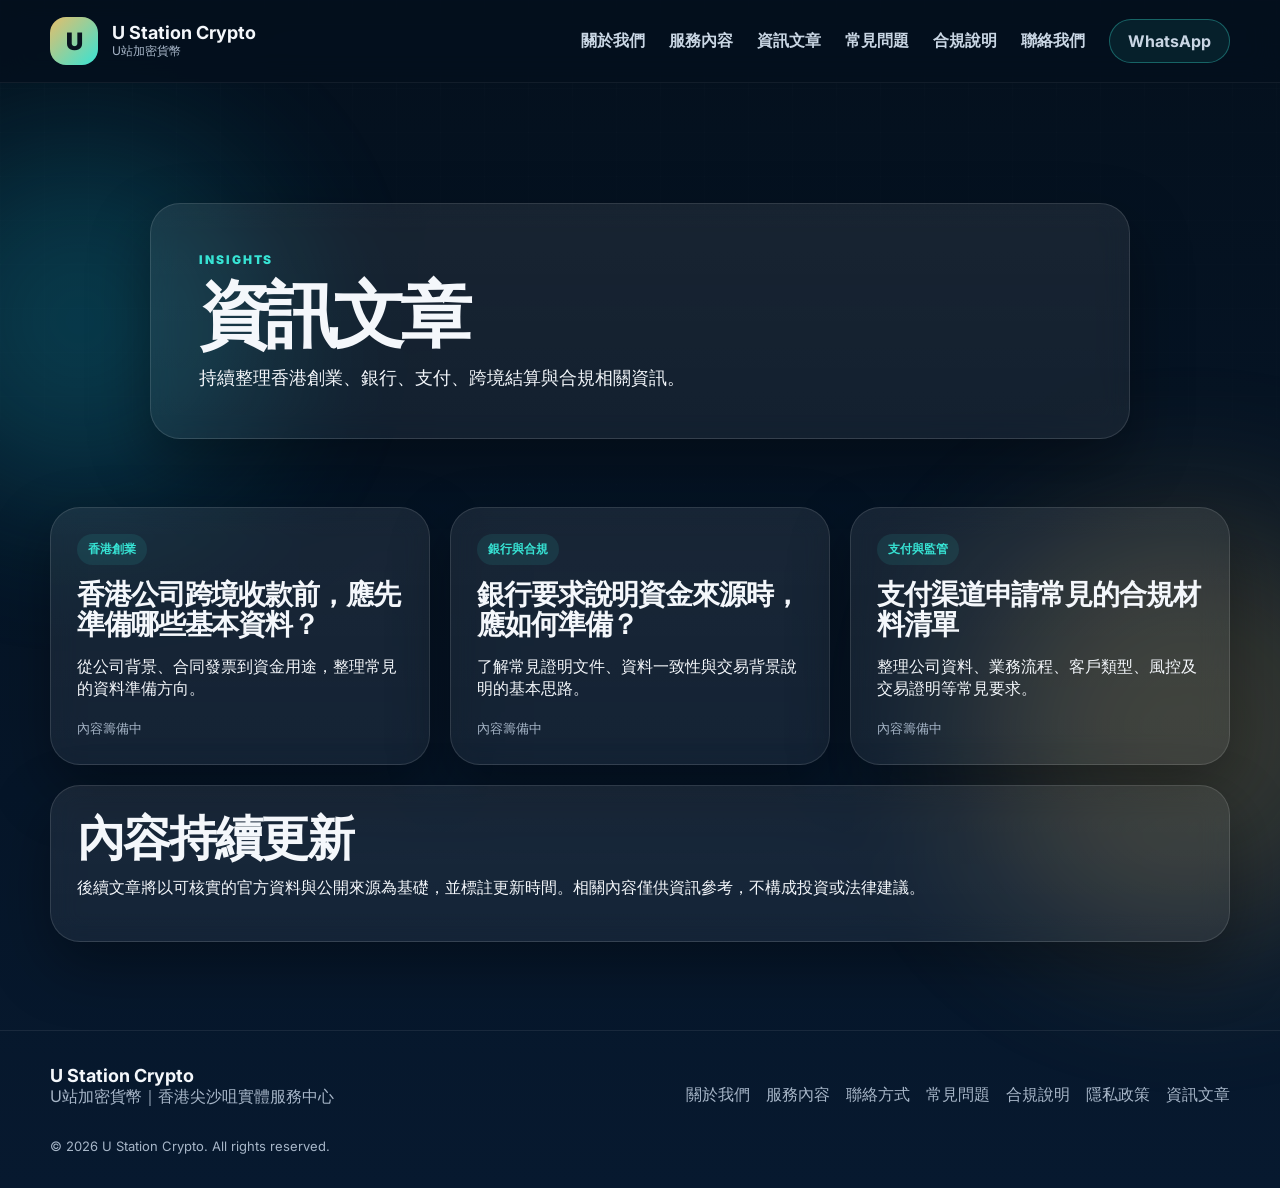
==== blog/index.html @ b82ee78e "Add files via upload" ====
<!DOCTYPE html>
<html lang="zh-Hant">
<head>
  <meta charset="UTF-8" />
  <meta name="viewport" content="width=device-width, initial-scale=1.0" />
  <meta name="description" content="U Station Crypto 分享香港創業、銀行、支付、跨境結算與合規資訊。" />
  <title>資訊文章｜U Station Crypto</title>
  <link rel="preconnect" href="https://fonts.googleapis.com">
  <link rel="preconnect" href="https://fonts.gstatic.com" crossorigin>
  <link href="https://fonts.googleapis.com/css2?family=Inter:wght@400;500;600;700;800;900&display=swap" rel="stylesheet">
  <link rel="stylesheet" href="../style.css" />
</head>
<body>
  <div class="bg-orb orb-a"></div><div class="bg-orb orb-b"></div><div class="bg-grid"></div>
  <header class="site-header">
    <div class="container nav-row">
      <a class="brand" href="../index.html">
        <span class="brand-mark">U</span>
        <span class="brand-text"><strong>U Station Crypto</strong><small>U站加密貨幣</small></span>
      </a>
      <button class="nav-toggle" aria-label="Open menu" aria-expanded="false">☰</button>
      <nav class="main-nav">
        <a href="../about.html">關於我們</a>
        <a href="../services.html">服務內容</a>
        <a href="../blog/">資訊文章</a>
        <a href="../faq.html">常見問題</a>
        <a href="../compliance.html">合規說明</a>
        <a href="../contact.html">聯絡我們</a>
        <a class="nav-btn" href="https://wa.me/85256332668" target="_blank" rel="noopener">WhatsApp</a>
      </nav>
    </div>
  </header>
  <main>
    <section class="page-hero section">
      <div class="container page-hero-inner glass-card">
        <p class="eyebrow">Insights</p>
        <h1>資訊文章</h1>
        <p class="page-lead">持續整理香港創業、銀行、支付、跨境結算與合規相關資訊。</p>
      </div>
    </section>
    <section class="section compact-section"><div class="container blog-grid">
<article class="glass-card blog-card"><span class="blog-tag">香港創業</span><h2>香港公司跨境收款前，應先準備哪些基本資料？</h2><p>從公司背景、合同發票到資金用途，整理常見的資料準備方向。</p><span class="blog-meta">內容籌備中</span></article>
<article class="glass-card blog-card"><span class="blog-tag">銀行與合規</span><h2>銀行要求說明資金來源時，應如何準備？</h2><p>了解常見證明文件、資料一致性與交易背景說明的基本思路。</p><span class="blog-meta">內容籌備中</span></article>
<article class="glass-card blog-card"><span class="blog-tag">支付與監管</span><h2>支付渠道申請常見的合規材料清單</h2><p>整理公司資料、業務流程、客戶類型、風控及交易證明等常見要求。</p><span class="blog-meta">內容籌備中</span></article>
<div class="glass-card blog-note"><h2>內容持續更新</h2><p>後續文章將以可核實的官方資料與公開來源為基礎，並標註更新時間。相關內容僅供資訊參考，不構成投資或法律建議。</p></div>
</div></section>
  </main>
  <footer class="site-footer">
    <div class="container footer-row">
      <div><strong>U Station Crypto</strong><p>U站加密貨幣｜香港尖沙咀實體服務中心</p></div>
      <div class="footer-links">
        <a href="../about.html">關於我們</a><a href="../services.html">服務內容</a><a href="../contact.html">聯絡方式</a>
        <a href="../faq.html">常見問題</a><a href="../compliance.html">合規說明</a><a href="../privacy.html">隱私政策</a><a href="../blog/">資訊文章</a>
      </div>
    </div>
    <div class="container copyright">© <span id="year"></span> U Station Crypto. All rights reserved.</div>
  </footer>
  <script src="../script.js"></script>
</body>
</html>
---- style.css ----
:root {
  --bg: #051224;
  --bg2: #0a1d35;
  --text: #f4f7fb;
  --muted: #a7b6c8;
  --gold: #e6be6a;
  --cyan: #37e3d4;
  --line: rgba(255,255,255,.12);
  --glass: rgba(255,255,255,.06);
  --glass-2: rgba(255,255,255,.08);
  --shadow: 0 24px 60px rgba(0,0,0,.34);
}
*{box-sizing:border-box}
html{scroll-behavior:smooth}
body{
  margin:0;
  color:var(--text);
  font-family:"Inter",system-ui,sans-serif;
  background:linear-gradient(180deg,#04101d 0%,#07192f 100%);
  min-height:100vh;
  overflow-x:hidden;
}
a{text-decoration:none;color:inherit}
img{max-width:100%;display:block}
p,h1,h2,h3{margin-top:0}
.container{width:min(100% - 40px, 1180px);margin:0 auto;position:relative;z-index:2}
.section{padding:88px 0;position:relative}
.bg-grid{position:fixed;inset:0;pointer-events:none;z-index:0;background-image:linear-gradient(rgba(255,255,255,.03) 1px,transparent 1px),linear-gradient(90deg,rgba(255,255,255,.03) 1px,transparent 1px);background-size:44px 44px;mask-image:linear-gradient(180deg,rgba(0,0,0,.35),transparent 100%)}
.bg-orb{position:fixed;border-radius:50%;filter:blur(85px);pointer-events:none;z-index:0;opacity:.22}
.orb-a{width:360px;height:360px;left:-100px;top:140px;background:#17cbe0}
.orb-b{width:420px;height:420px;right:-120px;top:520px;background:#e0b65a}
.glass-card{background:linear-gradient(180deg,var(--glass-2),var(--glass));border:1px solid var(--line);box-shadow:var(--shadow);border-radius:30px;backdrop-filter:blur(14px)}
.eyebrow{margin:0 0 12px;color:var(--cyan);font-size:12px;font-weight:900;letter-spacing:.16em;text-transform:uppercase}
.section-head h2,h2{font-size:clamp(32px,4vw,48px);line-height:1.08;letter-spacing:-.04em;margin-bottom:14px}
.section-head p:not(.eyebrow), .hero-desc, .founder-lead, .service-title-row p, .service-item span, .market-note, .location-note, .contact-card p, .contact-strip span, .footer-row p {color:var(--muted)}
.centered{text-align:center;max-width:760px;margin:0 auto 34px}
.site-header{position:sticky;top:0;z-index:30;background:rgba(4,16,29,.8);backdrop-filter:blur(14px);border-bottom:1px solid rgba(255,255,255,.06)}
.nav-row{min-height:82px;display:flex;justify-content:space-between;align-items:center;gap:20px}
.brand{display:flex;align-items:center;gap:14px}
.brand-mark{width:48px;height:48px;border-radius:16px;display:grid;place-items:center;background:linear-gradient(135deg,var(--gold),var(--cyan));color:#08131f;font-size:24px;font-weight:900}
.brand-text strong{display:block;font-size:18px}
.brand-text small{display:block;color:var(--muted);font-size:12px}
.main-nav{display:flex;align-items:center;gap:24px}
.main-nav a{font-weight:700;color:#c9d6e4}
.main-nav a:hover{color:var(--cyan)}
.nav-btn{padding:11px 18px;border:1px solid rgba(55,227,212,.35);border-radius:999px;background:rgba(55,227,212,.08)}
.nav-toggle{display:none;background:transparent;border:0;color:var(--text);font-size:28px}
.hero{padding-top:92px}
.hero-grid{display:grid;grid-template-columns:1.02fr .98fr;gap:34px;align-items:center}
h1{font-size:clamp(40px,7vw,78px);line-height:.96;letter-spacing:-.07em;margin-bottom:20px}
h1 span{color:var(--gold)}
.hero-desc{font-size:18px;max-width:640px}
.hero-actions{display:flex;gap:14px;flex-wrap:wrap;margin:30px 0}
.btn{min-height:50px;padding:0 22px;border-radius:999px;display:inline-flex;align-items:center;justify-content:center;font-weight:800;border:1px solid transparent}
.btn-primary{color:#07111c;background:linear-gradient(135deg,var(--gold),var(--cyan))}
.btn-secondary{background:rgba(255,255,255,.08);border-color:var(--line)}
.btn-ghost{background:transparent;border-color:var(--line)}
.hero-badges{display:flex;gap:10px;flex-wrap:wrap}
.hero-badges span{padding:8px 14px;border-radius:999px;background:rgba(255,255,255,.06);border:1px solid var(--line);color:#dbe7f4;font-size:13px}
.hero-card{padding:12px;overflow:hidden}
.hero-image-wrap img{height:420px;width:100%;object-fit:cover;border-radius:22px}
.hero-card-content{padding:18px 12px 10px}
.hero-card-top{display:flex;justify-content:space-between;align-items:flex-start;gap:16px;margin-bottom:18px}
.hero-card-top h3{font-size:28px;margin-bottom:6px}
.hero-card-top p{margin:0;color:var(--muted);text-transform:uppercase;letter-spacing:.08em;font-size:13px}
.mini-pill{padding:7px 12px;border-radius:999px;background:rgba(55,227,212,.1);color:var(--cyan);font-size:12px;font-weight:900}
.hero-mini-grid{display:grid;grid-template-columns:repeat(3,1fr);gap:12px}
.hero-mini-grid div{padding:16px;border-radius:18px;background:rgba(255,255,255,.04);border:1px solid rgba(255,255,255,.08)}
.hero-mini-grid strong{display:block;color:var(--gold);margin-bottom:7px;font-size:15px}
.hero-mini-grid span{color:var(--muted);font-size:13px;line-height:1.5}
.market-wrap{padding:30px}
.market-head{display:flex;justify-content:space-between;align-items:flex-start;gap:18px;margin-bottom:22px}
.live-tag{padding:8px 13px;border-radius:999px;background:var(--cyan);color:#07111d;font-size:12px;font-weight:900}
.market-grid{display:grid;grid-template-columns:repeat(2,1fr);gap:18px}
.price-card{padding:22px;border-radius:24px;background:rgba(0,0,0,.18);border:1px solid rgba(255,255,255,.08)}
.coin-title{margin-bottom:16px}
.coin-title strong{display:block;font-size:26px;margin-bottom:6px}
.coin-title span{color:var(--muted);font-size:14px}
.quote-list{display:grid;gap:12px}
.quote-list div{padding:14px 16px;border-radius:18px;background:rgba(255,255,255,.04);border:1px solid rgba(255,255,255,.06)}
.quote-list label{display:block;color:var(--muted);font-size:13px;margin-bottom:8px}
.quote-list strong{font-size:28px;color:var(--gold)}
.quote-list .buy-text{color:var(--cyan)}
.quote-list .sell-text{color:#f3c76d}
.market-bottom{display:flex;justify-content:space-between;gap:24px;align-items:flex-end;margin-top:20px;flex-wrap:wrap}
.quote-logic{display:flex;gap:12px;flex-wrap:wrap}
.quote-logic div{padding:14px 16px;border-radius:18px;background:rgba(255,255,255,.04);border:1px solid rgba(255,255,255,.06)}
.quote-logic strong{display:block;color:var(--gold);margin-bottom:6px}
.services-grid{display:grid;grid-template-columns:repeat(2,1fr);gap:20px}
.service-column{padding:28px}
.service-accent{background:linear-gradient(180deg,rgba(55,227,212,.10),rgba(255,255,255,.05))}
.service-title-row{display:flex;gap:16px;align-items:flex-start;margin-bottom:22px}
.num-badge{min-width:52px;height:52px;border-radius:18px;background:rgba(230,190,106,.12);display:grid;place-items:center;color:var(--gold);font-weight:900}
.service-title-row h3{font-size:32px;margin-bottom:8px}
.service-items{display:grid;gap:14px}
.service-item{padding:18px;border-radius:18px;background:rgba(255,255,255,.05);border:1px solid rgba(255,255,255,.08)}
.service-item strong{display:block;margin-bottom:8px;font-size:18px}
.service-item.highlight{border-color:rgba(55,227,212,.24);background:linear-gradient(135deg,rgba(55,227,212,.08),rgba(255,255,255,.04))}
.founder-grid,.location-grid{display:grid;grid-template-columns:.92fr 1.08fr;gap:34px;align-items:center}
.founder-photo{padding:12px}
.founder-photo img{width:100%;height:620px;object-fit:cover;object-position:center;border-radius:22px}
.founder-lead{font-size:18px;margin-bottom:22px}
.founder-points{display:grid;gap:14px}
.founder-points div{padding:18px;border-radius:18px;background:rgba(255,255,255,.05);border:1px solid rgba(255,255,255,.08)}
.founder-points strong{display:block;color:var(--gold);margin-bottom:8px}
.address{font-size:20px;line-height:1.55;color:#deebf8}
.map-card{padding:12px;overflow:hidden}
.map-card iframe{width:100%;min-height:420px;border:0;border-radius:22px}
.contact-grid{display:grid;grid-template-columns:repeat(3,1fr);gap:18px;margin-bottom:20px}
.contact-card{padding:24px;text-align:center}
.featured-contact{transform:translateY(-6px)}
.qr-box{width:220px;height:220px;padding:12px;border-radius:26px;background:#fff;margin:0 auto 18px;display:grid;place-items:center}
.qr-box img{width:100%;height:100%;object-fit:contain;border-radius:14px}
.contact-card h3{font-size:22px;margin-bottom:10px}
.contact-card a, .contact-strip a{color:var(--cyan);font-weight:900}
.contact-strip{padding:22px;display:grid;grid-template-columns:1.6fr 1fr 1fr;gap:16px}
.contact-strip div{padding:16px;border-radius:18px;background:rgba(255,255,255,.04);border:1px solid rgba(255,255,255,.06)}
.contact-strip strong{display:block;margin-top:8px;font-size:20px}
.compliance-card{padding:30px}
.site-footer{padding:34px 0;border-top:1px solid rgba(255,255,255,.08)}
.footer-row{display:flex;justify-content:space-between;gap:20px;align-items:center}
.footer-row strong{display:block;font-size:18px}
.footer-links{display:flex;gap:16px;flex-wrap:wrap}
.footer-links a{color:var(--muted)}
.footer-links a:hover{color:var(--cyan)}
.copyright{margin-top:14px;color:var(--muted);font-size:13px}
@media (max-width: 1024px){
  .hero-grid,.founder-grid,.location-grid,.services-grid,.market-grid{grid-template-columns:1fr}
  .contact-grid,.contact-strip,.hero-mini-grid{grid-template-columns:1fr}
  .featured-contact{transform:none}
}
@media (max-width: 900px){
  .nav-toggle{display:block}
  .main-nav{display:none;position:absolute;right:20px;top:74px;left:20px;flex-direction:column;align-items:stretch;padding:18px;border-radius:22px;background:rgba(4,16,29,.96);border:1px solid var(--line)}
  .main-nav.open{display:flex}
}
@media (max-width: 640px){
  .container{width:min(100% - 28px,1180px)}
  .section{padding:72px 0}
  .hero{padding-top:78px}
  .hero-card-top{flex-direction:column}
  .hero-image-wrap img,.founder-photo img{height:auto;max-height:640px}
  .qr-box{width:200px;height:200px}
  .footer-row{flex-direction:column;align-items:flex-start}
}

/* Multi-page additions */
.page-hero{padding-top:120px;padding-bottom:34px}
.page-hero-inner{padding:48px;max-width:980px}
.page-hero h1{font-size:clamp(42px,7vw,72px);margin-bottom:18px}
.page-lead{font-size:18px;max-width:760px;margin:0}
.compact-section{padding-top:34px}
.content-grid{display:grid;gap:20px}.two-col{grid-template-columns:repeat(2,1fr)}
.content-card{padding:30px}.content-card h2,.prose-card h2,.blog-card h2{font-size:28px;margin:14px 0 16px}.span-2{grid-column:1/-1}
.info-list{display:grid;gap:14px}.info-list div{padding:17px;border-radius:18px;background:rgba(255,255,255,.04);border:1px solid rgba(255,255,255,.07)}.info-list strong{display:block;color:var(--gold);margin-bottom:7px}
.steps,.clean-list{margin:16px 0 0;padding-left:22px;color:#dbe7f4}.steps li,.clean-list li{margin:10px 0;line-height:1.7}
.faq-list{display:grid;gap:14px;max-width:900px}.faq-list details{padding:20px 24px}.faq-list summary{font-size:19px;font-weight:800;cursor:pointer;color:#eaf3fc}.faq-list p{margin:15px 0 0}
.prose-card{padding:34px;max-width:900px}.prose-card a{color:var(--cyan);font-weight:800}.policy-date{margin-top:28px;font-size:13px}
.blog-grid{display:grid;grid-template-columns:repeat(3,1fr);gap:20px}.blog-card,.blog-note{padding:26px}.blog-tag{display:inline-block;padding:7px 11px;border-radius:999px;background:rgba(55,227,212,.1);color:var(--cyan);font-size:12px;font-weight:900}.blog-meta{display:block;margin-top:20px;color:var(--muted);font-size:13px}.blog-note{grid-column:1/-1}
@media (max-width:1024px){.two-col,.blog-grid{grid-template-columns:1fr}.span-2,.blog-note{grid-column:auto}}
@media (max-width:640px){.page-hero-inner,.content-card,.prose-card{padding:24px}.page-hero{padding-top:98px}}
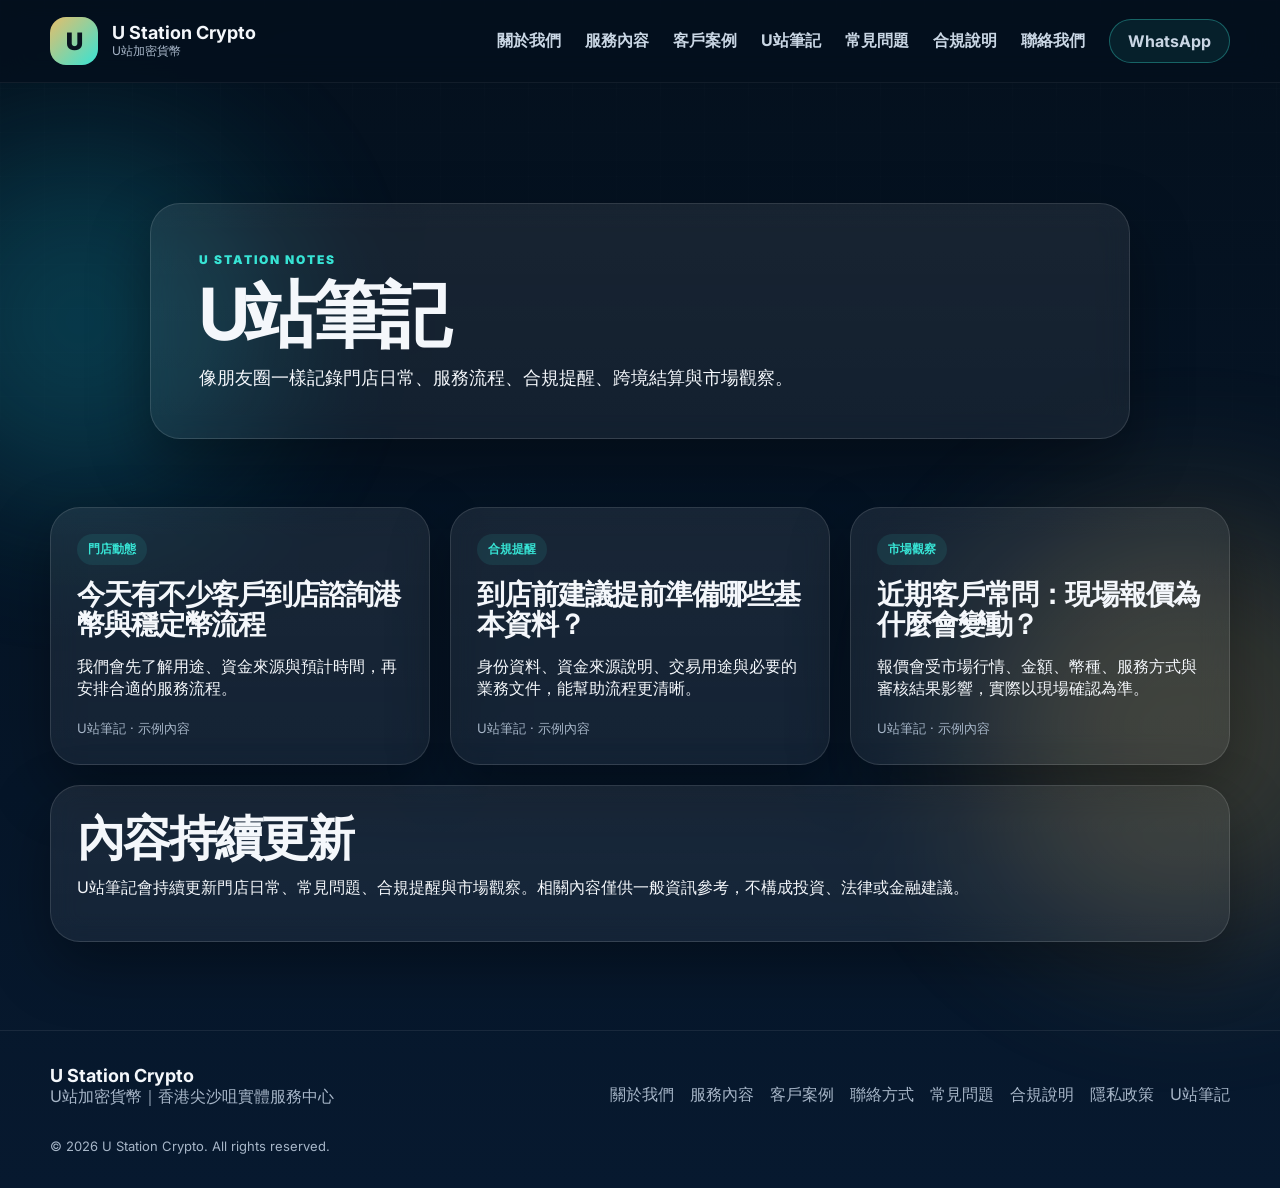
==== commit 531ab975: "Add files via upload" ====
--- a/blog/index.html
+++ b/blog/index.html
@@ -3,8 +3,8 @@
 <head>
   <meta charset="UTF-8" />
   <meta name="viewport" content="width=device-width, initial-scale=1.0" />
-  <meta name="description" content="U Station Crypto 分享香港創業、銀行、支付、跨境結算與合規資訊。" />
-  <title>資訊文章｜U Station Crypto</title>
+  <meta name="description" content="U Station Crypto｜U站筆記，分享門店動態、服務流程、合規提醒與市場觀察。" />
+  <title>U站筆記｜U Station Crypto</title>
   <link rel="preconnect" href="https://fonts.googleapis.com">
   <link rel="preconnect" href="https://fonts.gstatic.com" crossorigin>
   <link href="https://fonts.googleapis.com/css2?family=Inter:wght@400;500;600;700;800;900&display=swap" rel="stylesheet">
@@ -22,7 +22,8 @@
       <nav class="main-nav">
         <a href="../about.html">關於我們</a>
         <a href="../services.html">服務內容</a>
-        <a href="../blog/">資訊文章</a>
+        <a href="../testimonials.html">客戶案例</a>
+        <a href="../blog/">U站筆記</a>
         <a href="../faq.html">常見問題</a>
         <a href="../compliance.html">合規說明</a>
         <a href="../contact.html">聯絡我們</a>
@@ -33,24 +34,24 @@
   <main>
     <section class="page-hero section">
       <div class="container page-hero-inner glass-card">
-        <p class="eyebrow">Insights</p>
-        <h1>資訊文章</h1>
-        <p class="page-lead">持續整理香港創業、銀行、支付、跨境結算與合規相關資訊。</p>
+        <p class="eyebrow">U Station Notes</p>
+        <h1>U站筆記</h1>
+        <p class="page-lead">像朋友圈一樣記錄門店日常、服務流程、合規提醒、跨境結算與市場觀察。</p>
       </div>
     </section>
     <section class="section compact-section"><div class="container blog-grid">
-<article class="glass-card blog-card"><span class="blog-tag">香港創業</span><h2>香港公司跨境收款前，應先準備哪些基本資料？</h2><p>從公司背景、合同發票到資金用途，整理常見的資料準備方向。</p><span class="blog-meta">內容籌備中</span></article>
-<article class="glass-card blog-card"><span class="blog-tag">銀行與合規</span><h2>銀行要求說明資金來源時，應如何準備？</h2><p>了解常見證明文件、資料一致性與交易背景說明的基本思路。</p><span class="blog-meta">內容籌備中</span></article>
-<article class="glass-card blog-card"><span class="blog-tag">支付與監管</span><h2>支付渠道申請常見的合規材料清單</h2><p>整理公司資料、業務流程、客戶類型、風控及交易證明等常見要求。</p><span class="blog-meta">內容籌備中</span></article>
-<div class="glass-card blog-note"><h2>內容持續更新</h2><p>後續文章將以可核實的官方資料與公開來源為基礎，並標註更新時間。相關內容僅供資訊參考，不構成投資或法律建議。</p></div>
+<article class="glass-card blog-card"><span class="blog-tag">門店動態</span><h2>今天有不少客戶到店諮詢港幣與穩定幣流程</h2><p>我們會先了解用途、資金來源與預計時間，再安排合適的服務流程。</p><span class="blog-meta">U站筆記 · 示例內容</span></article>
+<article class="glass-card blog-card"><span class="blog-tag">合規提醒</span><h2>到店前建議提前準備哪些基本資料？</h2><p>身份資料、資金來源說明、交易用途與必要的業務文件，能幫助流程更清晰。</p><span class="blog-meta">U站筆記 · 示例內容</span></article>
+<article class="glass-card blog-card"><span class="blog-tag">市場觀察</span><h2>近期客戶常問：現場報價為什麼會變動？</h2><p>報價會受市場行情、金額、幣種、服務方式與審核結果影響，實際以現場確認為準。</p><span class="blog-meta">U站筆記 · 示例內容</span></article>
+<div class="glass-card blog-note"><h2>內容持續更新</h2><p>U站筆記會持續更新門店日常、常見問題、合規提醒與市場觀察。相關內容僅供一般資訊參考，不構成投資、法律或金融建議。</p></div>
 </div></section>
   </main>
   <footer class="site-footer">
     <div class="container footer-row">
       <div><strong>U Station Crypto</strong><p>U站加密貨幣｜香港尖沙咀實體服務中心</p></div>
       <div class="footer-links">
-        <a href="../about.html">關於我們</a><a href="../services.html">服務內容</a><a href="../contact.html">聯絡方式</a>
-        <a href="../faq.html">常見問題</a><a href="../compliance.html">合規說明</a><a href="../privacy.html">隱私政策</a><a href="../blog/">資訊文章</a>
+        <a href="../about.html">關於我們</a><a href="../services.html">服務內容</a><a href="../testimonials.html">客戶案例</a><a href="../contact.html">聯絡方式</a>
+        <a href="../faq.html">常見問題</a><a href="../compliance.html">合規說明</a><a href="../privacy.html">隱私政策</a><a href="../blog/">U站筆記</a>
       </div>
     </div>
     <div class="container copyright">© <span id="year"></span> U Station Crypto. All rights reserved.</div>
--- a/style.css
+++ b/style.css
@@ -160,3 +160,19 @@
 .blog-grid{display:grid;grid-template-columns:repeat(3,1fr);gap:20px}.blog-card,.blog-note{padding:26px}.blog-tag{display:inline-block;padding:7px 11px;border-radius:999px;background:rgba(55,227,212,.1);color:var(--cyan);font-size:12px;font-weight:900}.blog-meta{display:block;margin-top:20px;color:var(--muted);font-size:13px}.blog-note{grid-column:1/-1}
 @media (max-width:1024px){.two-col,.blog-grid{grid-template-columns:1fr}.span-2,.blog-note{grid-column:auto}}
 @media (max-width:640px){.page-hero-inner,.content-card,.prose-card{padding:24px}.page-hero{padding-top:98px}}
+
+
+/* Testimonials / Client Stories */
+.testimonial-grid{display:grid;grid-template-columns:repeat(3,1fr);gap:20px}
+.testimonial-card,.testimonial-note{padding:26px}
+.testimonial-card h2{font-size:26px;line-height:1.18;margin:14px 0 14px}
+.testimonial-card h3{font-size:22px;line-height:1.2;margin:14px 0 12px}
+.testimonial-card p,.testimonial-note p{color:var(--muted);line-height:1.75}
+.testimonial-top{display:flex;justify-content:space-between;gap:12px;align-items:center;flex-wrap:wrap;margin-bottom:12px}
+.testimonial-top span{color:var(--cyan);font-size:13px;font-weight:900}
+.testimonial-top strong{display:inline-flex;align-items:center;padding:7px 11px;border-radius:999px;background:rgba(230,190,106,.12);color:var(--gold);font-size:12px}
+.testimonial-meta{display:flex;justify-content:space-between;gap:12px;flex-wrap:wrap;margin-top:18px;color:var(--muted);font-size:13px;border-top:1px solid rgba(255,255,255,.08);padding-top:14px}
+.testimonial-note{grid-column:1/-1}
+.center-actions{display:flex;justify-content:center;margin-top:24px}
+.preview-grid .testimonial-card{min-height:240px}
+@media (max-width:1024px){.testimonial-grid{grid-template-columns:1fr}.testimonial-note{grid-column:auto}}
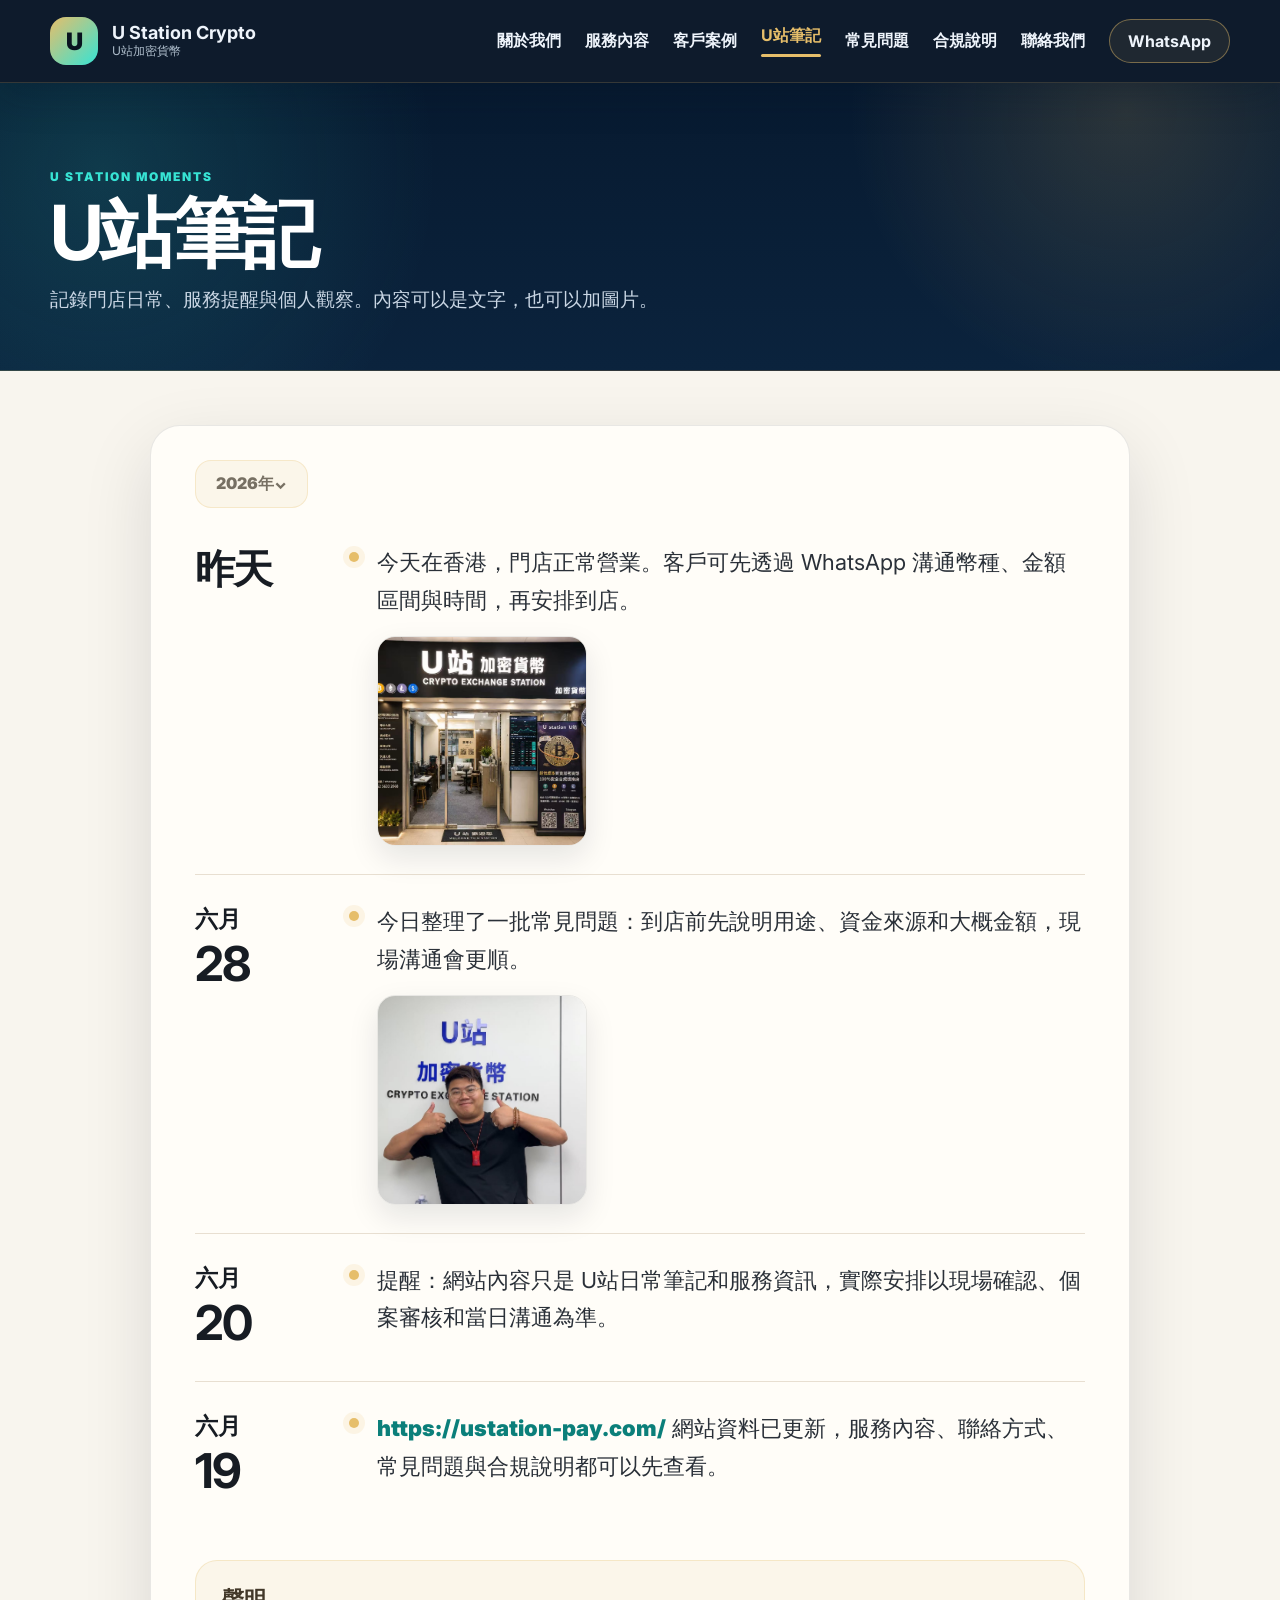
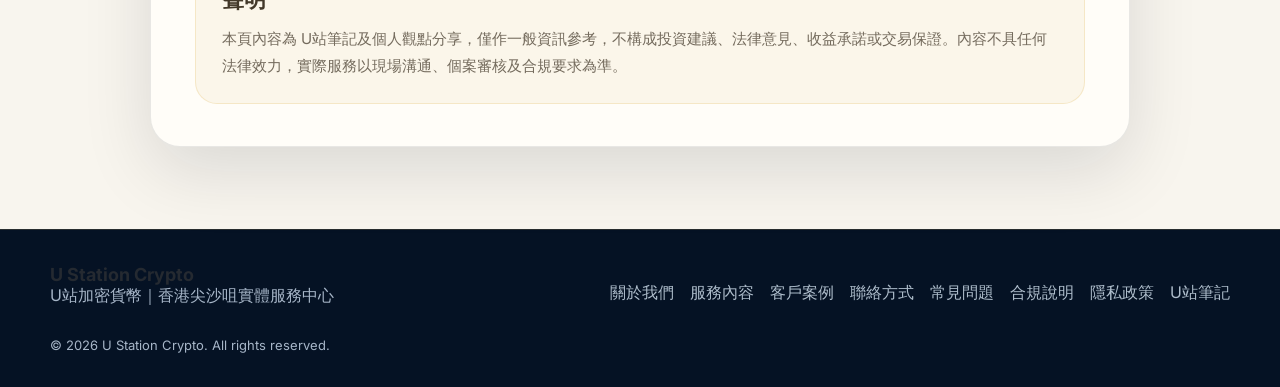
==== commit b7847952: "Add files via upload" ====
--- a/blog/index.html
+++ b/blog/index.html
@@ -3,16 +3,15 @@
 <head>
   <meta charset="UTF-8" />
   <meta name="viewport" content="width=device-width, initial-scale=1.0" />
-  <meta name="description" content="U Station Crypto｜U站筆記，分享門店動態、服務流程、合規提醒與市場觀察。" />
+  <meta name="description" content="U Station Crypto｜U站筆記，記錄門店日常、服務提醒與個人觀點分享。" />
   <title>U站筆記｜U Station Crypto</title>
   <link rel="preconnect" href="https://fonts.googleapis.com">
   <link rel="preconnect" href="https://fonts.gstatic.com" crossorigin>
   <link href="https://fonts.googleapis.com/css2?family=Inter:wght@400;500;600;700;800;900&display=swap" rel="stylesheet">
-  <link rel="stylesheet" href="../style.css" />
+  <link rel="stylesheet" href="../style.css?v=13" />
 </head>
-<body>
-  <div class="bg-orb orb-a"></div><div class="bg-orb orb-b"></div><div class="bg-grid"></div>
-  <header class="site-header">
+<body class="notes-simple-page">
+  <header class="site-header notes-simple-header">
     <div class="container nav-row">
       <a class="brand" href="../index.html">
         <span class="brand-mark">U</span>
@@ -23,7 +22,7 @@
         <a href="../about.html">關於我們</a>
         <a href="../services.html">服務內容</a>
         <a href="../testimonials.html">客戶案例</a>
-        <a href="../blog/">U站筆記</a>
+        <a class="active" href="../blog/">U站筆記</a>
         <a href="../faq.html">常見問題</a>
         <a href="../compliance.html">合規說明</a>
         <a href="../contact.html">聯絡我們</a>
@@ -31,22 +30,61 @@
       </nav>
     </div>
   </header>
+
   <main>
-    <section class="page-hero section">
-      <div class="container page-hero-inner glass-card">
-        <p class="eyebrow">U Station Notes</p>
+    <section class="notes-simple-hero">
+      <div class="container">
+        <p class="eyebrow">U Station Moments</p>
         <h1>U站筆記</h1>
-        <p class="page-lead">像朋友圈一樣記錄門店日常、服務流程、合規提醒、跨境結算與市場觀察。</p>
+        <p>記錄門店日常、服務提醒與個人觀察。內容可以是文字，也可以加圖片。</p>
       </div>
     </section>
-    <section class="section compact-section"><div class="container blog-grid">
-<article class="glass-card blog-card"><span class="blog-tag">門店動態</span><h2>今天有不少客戶到店諮詢港幣與穩定幣流程</h2><p>我們會先了解用途、資金來源與預計時間，再安排合適的服務流程。</p><span class="blog-meta">U站筆記 · 示例內容</span></article>
-<article class="glass-card blog-card"><span class="blog-tag">合規提醒</span><h2>到店前建議提前準備哪些基本資料？</h2><p>身份資料、資金來源說明、交易用途與必要的業務文件，能幫助流程更清晰。</p><span class="blog-meta">U站筆記 · 示例內容</span></article>
-<article class="glass-card blog-card"><span class="blog-tag">市場觀察</span><h2>近期客戶常問：現場報價為什麼會變動？</h2><p>報價會受市場行情、金額、幣種、服務方式與審核結果影響，實際以現場確認為準。</p><span class="blog-meta">U站筆記 · 示例內容</span></article>
-<div class="glass-card blog-note"><h2>內容持續更新</h2><p>U站筆記會持續更新門店日常、常見問題、合規提醒與市場觀察。相關內容僅供一般資訊參考，不構成投資、法律或金融建議。</p></div>
-</div></section>
+
+    <section class="notes-simple-section">
+      <div class="container notes-simple-card">
+        <div class="notes-year-row">2026年⌄</div>
+
+        <div class="simple-moment-list">
+          <article class="simple-moment">
+            <div class="simple-date today">昨天</div>
+            <div class="simple-content">
+              <p>今天在香港，門店正常營業。客戶可先透過 WhatsApp 溝通幣種、金額區間與時間，再安排到店。</p>
+              <img class="simple-thumb" src="../images/storefront.jpg" alt="U Station Crypto 門店日常" />
+            </div>
+          </article>
+
+          <article class="simple-moment">
+            <div class="simple-date"><span>六月</span><strong>28</strong></div>
+            <div class="simple-content">
+              <p>今日整理了一批常見問題：到店前先說明用途、資金來源和大概金額，現場溝通會更順。</p>
+              <img class="simple-thumb" src="../images/founder.jpg" alt="U Station Crypto 日常筆記" />
+            </div>
+          </article>
+
+          <article class="simple-moment">
+            <div class="simple-date"><span>六月</span><strong>20</strong></div>
+            <div class="simple-content">
+              <p>提醒：網站內容只是 U站日常筆記和服務資訊，實際安排以現場確認、個案審核和當日溝通為準。</p>
+            </div>
+          </article>
+
+          <article class="simple-moment">
+            <div class="simple-date"><span>六月</span><strong>19</strong></div>
+            <div class="simple-content">
+              <p><a href="https://ustation-pay.com/" target="_blank" rel="noopener">https://ustation-pay.com/</a> 網站資料已更新，服務內容、聯絡方式、常見問題與合規說明都可以先查看。</p>
+            </div>
+          </article>
+        </div>
+
+        <div class="notes-simple-disclaimer">
+          <strong>聲明</strong>
+          <p>本頁內容為 U站筆記及個人觀點分享，僅作一般資訊參考，不構成投資建議、法律意見、收益承諾或交易保證。內容不具任何法律效力，實際服務以現場溝通、個案審核及合規要求為準。</p>
+        </div>
+      </div>
+    </section>
   </main>
-  <footer class="site-footer">
+
+  <footer class="site-footer notes-simple-footer">
     <div class="container footer-row">
       <div><strong>U Station Crypto</strong><p>U站加密貨幣｜香港尖沙咀實體服務中心</p></div>
       <div class="footer-links">
@@ -56,6 +94,6 @@
     </div>
     <div class="container copyright">© <span id="year"></span> U Station Crypto. All rights reserved.</div>
   </footer>
-  <script src="../script.js"></script>
+  <script src="../script.js?v=13"></script>
 </body>
-</html>+</html>
--- a/style.css
+++ b/style.css
@@ -176,3 +176,260 @@
 .center-actions{display:flex;justify-content:center;margin-top:24px}
 .preview-grid .testimonial-card{min-height:240px}
 @media (max-width:1024px){.testimonial-grid{grid-template-columns:1fr}.testimonial-note{grid-column:auto}}
+
+
+/* V8 Client Cases - compact case-study layout */
+.case-hero .page-hero-inner{max-width:1040px}
+.case-layout{display:grid;grid-template-columns:340px 1fr;gap:22px;align-items:start}
+.case-side{position:sticky;top:106px;padding:28px}
+.case-side h2{font-size:30px;line-height:1.12;margin:8px 0 14px;letter-spacing:-.03em}
+.case-side p{color:var(--muted);line-height:1.75}
+.case-side-list{display:grid;gap:12px;margin:22px 0}
+.case-side-list div{padding:15px;border-radius:16px;background:rgba(255,255,255,.045);border:1px solid rgba(255,255,255,.07)}
+.case-side-list strong{display:block;color:var(--gold);font-size:14px;margin-bottom:6px}
+.case-side-list span{display:block;color:var(--muted);font-size:13px;line-height:1.55}
+.case-list{display:grid;gap:18px}
+.case-card{display:grid;grid-template-columns:82px 1fr;gap:0;overflow:hidden;background:linear-gradient(135deg,rgba(255,255,255,.075),rgba(255,255,255,.035))}
+.case-index{display:flex;align-items:flex-start;justify-content:center;padding-top:30px;color:rgba(230,190,106,.9);font-size:22px;font-weight:900;border-right:1px solid rgba(255,255,255,.08);background:rgba(0,0,0,.12)}
+.case-body{padding:28px 30px}
+.case-kicker{display:flex;flex-wrap:wrap;gap:8px;margin-bottom:16px}
+.case-kicker span,.case-label{display:inline-flex;align-items:center;padding:7px 11px;border-radius:999px;background:rgba(55,227,212,.09);border:1px solid rgba(55,227,212,.18);color:var(--cyan);font-size:12px;font-weight:900}
+.case-kicker span:nth-child(3){background:rgba(230,190,106,.10);border-color:rgba(230,190,106,.20);color:var(--gold)}
+.case-card h2{font-size:clamp(24px,2.4vw,34px)!important;line-height:1.16!important;letter-spacing:-.035em;margin:0 0 14px!important;color:var(--text)}
+.case-card p{color:#b8c7d8;line-height:1.8;margin:0 0 18px;font-size:15.5px}
+.case-facts{display:grid;grid-template-columns:repeat(3,1fr);gap:10px;margin-top:20px}
+.case-facts div{padding:13px 14px;border-radius:16px;background:rgba(255,255,255,.045);border:1px solid rgba(255,255,255,.07)}
+.case-facts small{display:block;color:var(--muted);font-size:12px;margin-bottom:6px}
+.case-facts strong{display:block;color:#edf6ff;font-size:13.5px;line-height:1.45}
+.case-disclaimer{margin-top:22px;padding:24px 28px;background:linear-gradient(135deg,rgba(230,190,106,.10),rgba(255,255,255,.045))}
+.case-disclaimer h2{font-size:24px;margin:0 0 10px}
+.case-disclaimer p{color:#c6d3e1;line-height:1.75;margin:0}
+.case-teaser-grid{display:grid;grid-template-columns:repeat(3,1fr);gap:18px}
+.case-teaser{padding:24px;min-height:250px;display:flex;flex-direction:column;justify-content:space-between}
+.case-teaser h3{font-size:22px;line-height:1.25;letter-spacing:-.025em;margin:16px 0 12px;color:var(--text)}
+.case-teaser p{color:var(--muted);line-height:1.7;margin:0 0 18px}
+.case-teaser small{color:var(--gold);font-weight:800}
+@media (max-width:1024px){.case-layout{grid-template-columns:1fr}.case-side{position:relative;top:auto}.case-teaser-grid{grid-template-columns:1fr}.case-facts{grid-template-columns:1fr}}
+@media (max-width:640px){.case-card{grid-template-columns:1fr}.case-index{justify-content:flex-start;padding:18px 22px;border-right:0;border-bottom:1px solid rgba(255,255,255,.08)}.case-body{padding:22px}.case-card h2{font-size:26px!important}.case-side{padding:24px}.case-disclaimer{padding:22px}}
+
+/* V9: customer feedback submit block */
+.case-hero-actions{margin-bottom:0}
+.case-side-actions{display:flex;flex-direction:column;gap:12px;margin-top:18px}
+.feedback-submit{margin-top:28px;padding:30px;display:grid;grid-template-columns:1.05fr .95fr;gap:24px;align-items:stretch}
+.feedback-copy h2{font-size:clamp(30px,4vw,44px);line-height:1.08;letter-spacing:-.04em;margin-bottom:14px}
+.feedback-copy p{color:var(--muted);font-size:17px;line-height:1.75}
+.feedback-rules{display:flex;flex-wrap:wrap;gap:10px;margin:18px 0 4px}
+.feedback-rules span{padding:9px 13px;border-radius:999px;background:rgba(55,227,212,.09);border:1px solid rgba(55,227,212,.20);color:#dffbf8;font-weight:800;font-size:13px}
+.feedback-template{padding:24px;border-radius:24px;background:rgba(0,0,0,.20);border:1px solid rgba(255,255,255,.08)}
+.feedback-template h3{font-size:24px;margin-bottom:14px;color:var(--gold)}
+.feedback-template pre{white-space:pre-wrap;margin:0 0 14px;padding:18px;border-radius:18px;background:rgba(255,255,255,.05);border:1px solid rgba(255,255,255,.08);color:#eaf3fc;font-family:inherit;font-size:15px;line-height:1.75}
+.feedback-template p{color:var(--muted);margin:0;line-height:1.65}
+.copy-template-btn{cursor:pointer;color:var(--text);font-family:inherit;font-size:16px}
+@media (max-width: 900px){.feedback-submit{grid-template-columns:1fr}.case-side-actions{flex-direction:row;flex-wrap:wrap}}
+
+/* V10: premium customer cases page */
+.testimonial-page{
+  background: radial-gradient(circle at 10% 28%, rgba(4,94,120,.36), transparent 28%),
+              radial-gradient(circle at 82% 20%, rgba(230,190,106,.14), transparent 24%),
+              linear-gradient(180deg,#030b14 0%,#061728 58%,#04111f 100%);
+}
+.testimonial-page .bg-grid{opacity:.75}
+.testimonial-header{background:rgba(2,9,17,.88);border-bottom:1px solid rgba(230,190,106,.16)}
+.testimonial-header .brand-mark{background:transparent;color:var(--gold);font-size:32px;width:auto;height:auto;border-radius:0}
+.testimonial-header .main-nav a.active{color:var(--gold);position:relative}
+.testimonial-header .main-nav a.active:after{content:"";position:absolute;left:0;right:0;bottom:-12px;height:2px;background:var(--gold);border-radius:999px}
+.testimonial-header .nav-btn{border-color:rgba(230,190,106,.65);color:#f6d285;background:rgba(230,190,106,.06)}
+.case-visual-hero{position:relative;padding:74px 0 34px;overflow:hidden;border-bottom:1px solid rgba(255,255,255,.07)}
+.case-hero-bg{position:absolute;inset:0;background:radial-gradient(circle at 18% 74%, rgba(23,124,170,.38), transparent 28%),linear-gradient(90deg,rgba(3,12,24,.84) 0%,rgba(5,20,35,.72) 52%,rgba(0,0,0,.22) 100%)}
+.case-hero-bg:before{content:"";position:absolute;left:-15%;bottom:-64%;width:58%;height:110%;border-radius:50%;border:1px solid rgba(55,227,212,.10);box-shadow:0 0 90px rgba(55,227,212,.12);background:radial-gradient(circle,rgba(55,227,212,.12),transparent 60%)}
+.case-hero-split{display:grid;grid-template-columns:.92fr 1.08fr;gap:36px;align-items:center;min-height:360px}
+.case-hero-copy{padding:18px 0;position:relative;z-index:2}.case-hero-copy h1{font-size:clamp(58px,8vw,92px);letter-spacing:.02em;line-height:1;margin-bottom:20px;color:#f7fbff;text-shadow:0 10px 34px rgba(0,0,0,.36)}
+.case-hero-copy p:not(.eyebrow){font-size:18px;line-height:1.78;color:#d5e2ee;max-width:590px}.case-hero-copy .hero-actions{margin-top:26px}
+.case-hero-store{padding:12px;border-radius:24px;overflow:hidden;box-shadow:0 28px 80px rgba(0,0,0,.48);background:rgba(255,255,255,.08)}
+.case-hero-store img{height:345px;width:100%;object-fit:cover;border-radius:17px;object-position:center}
+.case-wall-section{padding-top:30px}.case-wall-grid{display:grid;grid-template-columns:380px 1fr;gap:22px;align-items:start}.case-principles{padding:26px 24px;border-color:rgba(230,190,106,.28);background:linear-gradient(180deg,rgba(10,29,53,.82),rgba(4,16,29,.72))}.principle-head{display:flex;align-items:center;gap:14px;margin-bottom:18px}.principle-head h2{font-size:30px;margin:0;color:var(--gold);letter-spacing:-.025em}.principle-icon{width:44px;height:44px;border-radius:14px;display:grid;place-items:center;border:1px solid rgba(230,190,106,.48);color:var(--gold);font-weight:900}.principle-list{display:grid;gap:14px}.principle-item{display:grid;grid-template-columns:44px 1fr;gap:14px;align-items:start}.principle-item>span{width:44px;height:44px;border-radius:50%;display:grid;place-items:center;border:1px solid rgba(55,227,212,.24);color:var(--cyan);font-weight:900;background:rgba(55,227,212,.04)}.principle-item strong{display:block;color:#eef6ff;font-size:16px;margin-bottom:5px}.principle-item p{margin:0;color:#aebdd0;line-height:1.58;font-size:13.5px}.principle-btn{width:100%;margin-top:20px;color:var(--gold);border-color:rgba(230,190,106,.42)}
+.case-stack{display:grid;gap:14px}.service-case-card{position:relative;display:grid;grid-template-columns:112px 1fr 44px;gap:18px;align-items:center;padding:22px 24px;border-radius:18px;background:linear-gradient(135deg,rgba(8,26,52,.86),rgba(4,18,34,.66));border:1px solid rgba(65,142,255,.30);box-shadow:0 14px 38px rgba(0,0,0,.22)}.service-case-card.blue-case{border-color:rgba(65,142,255,.34)}.service-case-card.teal-case{border-color:rgba(55,227,212,.34)}.service-case-card.gold-case{border-color:rgba(230,190,106,.38)}.case-avatar{width:86px;height:86px;border-radius:50%;display:grid;place-items:center;border:2px solid rgba(65,142,255,.68);color:#5aa2ff;font-size:38px;background:rgba(15,42,78,.34)}.teal-case .case-avatar{border-color:rgba(55,227,212,.72);color:var(--cyan)}.gold-case .case-avatar{border-color:rgba(230,190,106,.72);color:var(--gold)}.case-meta{margin:0 0 8px!important;color:#c5d3e4!important;font-size:13px!important;letter-spacing:.03em}.service-case-card h2{font-size:25px!important;line-height:1.22!important;letter-spacing:-.02em;margin:0 0 10px!important;color:#fff}.case-tags{display:flex;gap:8px;flex-wrap:wrap;margin-bottom:10px}.case-tags span{padding:6px 10px;border-radius:6px;background:rgba(255,255,255,.09);border:1px solid rgba(255,255,255,.08);color:#d7e5f4;font-weight:800;font-size:12px}.blue-case .case-tags span:first-child{background:rgba(65,142,255,.34)}.teal-case .case-tags span:first-child{background:rgba(55,227,212,.24)}.gold-case .case-tags span:first-child{background:rgba(230,190,106,.24);color:#ffe2a4}.service-case-card p:last-child{margin:0;color:#bbc9d9;line-height:1.72;font-size:15px}.quote-mark{font-size:78px;font-weight:900;line-height:1;color:rgba(65,142,255,.9);align-self:start;margin-top:-8px}.teal-case .quote-mark{color:rgba(55,227,212,.8)}.gold-case .quote-mark{color:rgba(230,190,106,.86)}
+.submit-panel{margin-top:18px;padding:26px 32px;display:grid;grid-template-columns:1fr 1.45fr;gap:28px;align-items:center;border-radius:18px;border-color:rgba(230,190,106,.28);background:linear-gradient(135deg,rgba(7,30,58,.9),rgba(5,19,35,.72))}.submit-copy h2{font-size:30px;margin:0 0 12px;color:var(--gold)}.submit-copy p{color:#c4d2e1;line-height:1.72}.submit-actions{margin:22px 0 0}.submit-qr-grid{display:grid;grid-template-columns:repeat(3,1fr);gap:18px}.submit-qr{text-align:center;border-left:1px solid rgba(255,255,255,.09);padding-left:18px}.submit-qr:first-child{border-left:0}.submit-qr strong{display:block;color:var(--cyan);margin-bottom:12px}.submit-qr:first-child strong{color:var(--gold)}.small-qr{width:136px!important;height:136px!important;border-radius:12px!important;margin-bottom:10px!important;padding:8px!important}.small-qr img{border-radius:7px!important}.submit-qr span{display:block;color:#aebdd0;font-size:13px}.hidden-template{display:none}.case-final-note{display:flex;align-items:center;gap:16px;max-width:920px;margin:20px auto 0;color:#cbd7e5;line-height:1.78}.case-final-note span{min-width:42px;height:42px;border-radius:14px;border:1px solid rgba(255,255,255,.22);display:grid;place-items:center;color:#e3ebf3}
+@media (max-width:1100px){.case-hero-split,.case-wall-grid,.submit-panel{grid-template-columns:1fr}.case-hero-store img{height:auto}.submit-qr-grid{grid-template-columns:repeat(3,1fr)}}
+@media (max-width:720px){.case-visual-hero{padding-top:48px}.case-hero-copy h1{font-size:58px}.service-case-card{grid-template-columns:1fr;padding:22px}.quote-mark{position:absolute;right:22px;top:12px;font-size:54px}.case-avatar{width:76px;height:76px;font-size:32px}.submit-qr-grid{grid-template-columns:1fr}.submit-qr{border-left:0;border-top:1px solid rgba(255,255,255,.09);padding:16px 0 0}.submit-qr:first-child{border-top:0}.case-final-note{align-items:flex-start}.principle-head h2{font-size:26px}}
+
+
+/* V11: U Station Notes - Moments timeline */
+.notes-page{background:linear-gradient(180deg,#f5f7fb 0%,#eef2f7 100%);color:#182333}.notes-page .bg-grid,.notes-page .bg-orb{display:none}.notes-page .site-header{background:rgba(255,255,255,.92);border-bottom:1px solid rgba(20,31,46,.08);box-shadow:0 8px 30px rgba(16,31,48,.06)}.notes-page .brand-text strong,.notes-page .main-nav a{color:#142033}.notes-page .brand-text small{color:#6f7d8c}.notes-page .testimonial-header .brand-mark{color:#111;background:linear-gradient(135deg,var(--gold),var(--cyan));width:48px;height:48px;border-radius:16px;font-size:24px}.notes-page .testimonial-header .main-nav a.active{color:#111}.notes-page .testimonial-header .main-nav a.active:after{background:#111}.notes-page .testimonial-header .nav-btn{border-color:rgba(12,24,38,.18);color:#142033;background:#fff}
+.notes-hero{padding:72px 0 34px;background:linear-gradient(180deg,#ffffff 0%,#f3f6fa 100%);border-bottom:1px solid rgba(20,31,46,.08)}.notes-hero-grid{display:grid;grid-template-columns:1.08fr .92fr;gap:32px;align-items:center}.notes-hero-copy h1{font-size:clamp(56px,8vw,88px);color:#111827;letter-spacing:-.055em;margin-bottom:18px}.notes-hero-copy p:not(.eyebrow){font-size:19px;line-height:1.75;color:#536170;max-width:640px}.notes-page .eyebrow{color:#0ea5a4}.notes-page .btn-primary{background:linear-gradient(135deg,#111827,#2b3a4d);color:#fff}.notes-page .btn-secondary,.notes-page .btn-ghost{background:#fff;color:#1f2937;border-color:rgba(20,31,46,.12)}.notes-phone{background:#fff;border:1px solid rgba(20,31,46,.08);box-shadow:0 20px 60px rgba(16,31,48,.10);border-radius:32px;padding:0;overflow:hidden}.phone-top{height:78px;display:flex;align-items:center;justify-content:space-between;padding:0 26px;border-bottom:1px solid rgba(20,31,46,.08);font-weight:900;color:#1f2937}.phone-top small{color:#8a96a3}.phone-feed-mini{padding:12px 26px 24px}.phone-feed-mini div{display:grid;grid-template-columns:78px 1fr;gap:18px;padding:18px 0;border-bottom:1px solid rgba(20,31,46,.07)}.phone-feed-mini div:last-child{border-bottom:0}.phone-feed-mini strong{font-size:22px;color:#111827}.phone-feed-mini p{margin:0;color:#384557;font-size:18px;line-height:1.55}
+.notes-section{background:#f5f7fb}.moments-layout{display:grid;grid-template-columns:300px 1fr;gap:28px;align-items:start}.moments-side{position:sticky;top:110px;background:#fff;border:1px solid rgba(20,31,46,.08);box-shadow:0 18px 50px rgba(16,31,48,.08);border-radius:26px;padding:26px}.moments-side h2{font-size:28px;letter-spacing:-.03em;color:#111827;margin:0 0 12px}.moments-side p{color:#607083;line-height:1.75}.moments-side-list{display:grid;gap:12px;margin-top:20px}.moments-side-list div{padding:14px;border-radius:16px;background:#f7f9fc;border:1px solid rgba(20,31,46,.07)}.moments-side-list strong{display:block;color:#111827;margin-bottom:6px}.moments-side-list span{color:#6f7d8c;font-size:13px;line-height:1.55}.moments-feed{display:grid;gap:0;background:#fff;border:1px solid rgba(20,31,46,.08);border-radius:28px;box-shadow:0 20px 60px rgba(16,31,48,.08);overflow:hidden}.moment-item{display:grid;grid-template-columns:112px 1fr;background:#fff!important;border:0!important;border-radius:0!important;box-shadow:none!important;border-bottom:1px solid rgba(20,31,46,.08)!important;padding:0}.moment-item:last-child{border-bottom:0!important}.moment-date{padding:36px 0 0 26px;color:#111827}.moment-date span{display:block;font-size:22px;font-weight:900;line-height:1.1}.moment-date strong{display:block;font-size:42px;line-height:1.05;margin-top:6px}.moment-date small{display:block;margin-top:8px;color:#788696;line-height:1.45;font-weight:700}.moment-body{padding:34px 42px 34px 20px}.moment-meta{display:flex;gap:10px;align-items:center;flex-wrap:wrap;margin-bottom:10px}.moment-meta span{padding:7px 10px;border-radius:999px;background:#eef8f8;color:#0b8f8a;font-size:12px;font-weight:900}.moment-meta small{color:#8a96a3;font-weight:700}.moment-body h2{font-size:clamp(25px,3.2vw,38px);line-height:1.22;letter-spacing:-.035em;color:#151f2d;margin:0 0 12px}.moment-body p{font-size:17px;line-height:1.78;color:#3f4d5f;margin:0 0 18px}.moment-media{margin:16px 0 16px}.moment-media.single img{width:min(100%,360px);height:220px;object-fit:cover;border-radius:10px;border:1px solid rgba(20,31,46,.08)}.moment-media.portrait img{width:230px;height:260px;object-position:center top}.moment-media.grid3{display:grid;grid-template-columns:repeat(3,150px);gap:10px}.moment-media.grid3 img{width:150px;height:150px;object-fit:cover;border-radius:10px;border:1px solid rgba(20,31,46,.08);background:#fff}.moment-tags{display:flex;gap:8px;flex-wrap:wrap}.moment-tags span{padding:7px 10px;border-radius:999px;background:#f1f4f8;color:#536170;font-size:12px;font-weight:800}.moment-link-card{width:min(100%,520px);padding:18px 20px;border-radius:16px;background:#f5f7fb;border:1px solid rgba(20,31,46,.08);margin:16px 0}.moment-link-card strong{display:block;color:#111827;font-size:20px;margin-bottom:6px}.moment-link-card span{display:block;color:#607083;margin-bottom:8px}.moment-link-card em{font-style:normal;color:#0ea5a4;font-weight:900}.note-submit-panel{background:#fff;border:1px solid rgba(20,31,46,.08);box-shadow:0 20px 60px rgba(16,31,48,.08);display:grid;grid-template-columns:1fr 1.12fr;gap:28px;padding:34px}.note-submit-panel h2{color:#111827}.note-submit-panel p{color:#607083;line-height:1.75}.note-template-card{padding:22px;border-radius:22px;background:#f7f9fc;border:1px solid rgba(20,31,46,.08)}.note-template-card h3{color:#111827;font-size:24px;margin-bottom:14px}.note-template-card pre{white-space:pre-wrap;margin:0;padding:18px;border-radius:16px;background:#fff;border:1px solid rgba(20,31,46,.08);color:#334155;font-family:inherit;font-size:15px;line-height:1.7}.note-actions{margin-bottom:0}.notes-page .copy-template-btn{background:#fff;color:#1f2937;border-color:rgba(20,31,46,.12);font-family:inherit;font-size:16px;cursor:pointer}
+@media (max-width:1024px){.notes-hero-grid,.moments-layout,.note-submit-panel{grid-template-columns:1fr}.moments-side{position:relative;top:auto}.moment-media.grid3{grid-template-columns:repeat(3,1fr)}.moment-media.grid3 img{width:100%;height:140px}}
+@media (max-width:720px){.notes-hero{padding-top:46px}.notes-hero-copy h1{font-size:56px}.moment-item{grid-template-columns:82px 1fr}.moment-date{padding:30px 0 0 18px}.moment-date span{font-size:18px}.moment-date strong{font-size:34px}.moment-body{padding:28px 20px 28px 8px}.moment-body h2{font-size:27px}.moment-media.single img{height:190px}.moment-media.portrait img{width:200px;height:240px}.moment-media.grid3{grid-template-columns:repeat(2,1fr)}.notes-phone{display:none}.phone-feed-mini div{grid-template-columns:1fr}.moments-side{padding:22px}.note-submit-panel{padding:24px}}
+
+/* V12: Empty U Station Notes state + optional image submission */
+.notes-empty-page .empty-phone-body{padding:44px 30px 48px;text-align:center;display:grid;place-items:center;gap:12px}.empty-circle{width:72px;height:72px;border-radius:22px;background:linear-gradient(135deg,#e6be6a,#37e3d4);display:grid;place-items:center;color:#0b1522;font-size:34px;font-weight:900}.empty-phone-body strong{font-size:26px;color:#111827}.empty-phone-body p{color:#607083;line-height:1.7;margin:0}.timeline-side-btn{display:flex;align-items:center;justify-content:center;min-height:48px;border-radius:16px;margin-top:18px;background:#111827;color:#fff;font-weight:900}.empty-feed{background:transparent;border:0;box-shadow:none;gap:16px;overflow:visible}.empty-timeline-card{display:grid;grid-template-columns:112px 1fr;background:#fff;border:1px solid rgba(20,31,46,.08);border-radius:28px;box-shadow:0 18px 50px rgba(16,31,48,.08);overflow:hidden}.empty-timeline-card.muted-card{opacity:.82}.empty-timeline-date{padding:34px 0 0 26px;color:#111827}.empty-timeline-date span{display:block;font-size:22px;font-weight:900}.empty-timeline-date strong{display:block;font-size:42px;line-height:1.05;margin-top:8px}.empty-timeline-body{padding:32px 38px 34px 20px}.empty-tag{display:inline-flex;padding:7px 10px;border-radius:999px;background:#fff1c2;color:#9b6a00;font-size:12px;font-weight:900;margin-bottom:12px}.empty-tag.light{background:#eef8f8;color:#0b8f8a}.empty-timeline-body h2{font-size:clamp(26px,3.2vw,38px);line-height:1.22;color:#151f2d;margin:0 0 12px}.empty-timeline-body p{font-size:17px;line-height:1.78;color:#3f4d5f;margin:0 0 18px}.empty-preview-box{display:grid;grid-template-columns:1fr 1fr;gap:12px;margin-top:16px}.empty-preview-box div{padding:16px;border-radius:18px;background:#f7f9fc;border:1px solid rgba(20,31,46,.07)}.empty-preview-box strong{display:block;color:#111827;margin-bottom:6px}.empty-preview-box small{color:#6f7d8c;line-height:1.55}.note-rules{margin:20px 0 0;padding-left:20px;color:#4b5b6c;line-height:1.9}.note-rules li::marker{color:#0ea5a4}.notes-empty-page .note-template-card pre{font-size:16px}
+@media (max-width:720px){.empty-timeline-card{grid-template-columns:82px 1fr}.empty-timeline-date{padding:30px 0 0 18px}.empty-timeline-date span{font-size:18px}.empty-timeline-date strong{font-size:34px}.empty-timeline-body{padding:28px 20px 28px 8px}.empty-preview-box{grid-template-columns:1fr}}
+
+/* V13: U站筆記 - 極簡朋友圈時間線，統一 U Station 色系 */
+.notes-simple-page{
+  background:#f8f5ee;
+  color:#252a31;
+}
+.notes-simple-page .bg-grid,
+.notes-simple-page .bg-orb{display:none}
+.notes-simple-header{
+  background:rgba(5,18,36,.96);
+  border-bottom:1px solid rgba(230,190,106,.18);
+  box-shadow:0 12px 38px rgba(5,18,36,.22);
+}
+.notes-simple-header .brand-text strong,
+.notes-simple-header .main-nav a{color:#eef4fb}
+.notes-simple-header .brand-text small{color:#aebdcb}
+.notes-simple-header .main-nav a.active{color:var(--gold)}
+.notes-simple-header .main-nav a.active:after{
+  content:"";
+  display:block;
+  height:3px;
+  border-radius:999px;
+  margin-top:7px;
+  background:var(--gold);
+}
+.notes-simple-header .nav-btn{
+  color:#f8e4ad;
+  border-color:rgba(230,190,106,.45);
+  background:rgba(230,190,106,.08);
+}
+.notes-simple-hero{
+  padding:86px 0 54px;
+  background:
+    radial-gradient(circle at 8% 30%,rgba(55,227,212,.15),transparent 28%),
+    radial-gradient(circle at 88% 10%,rgba(230,190,106,.16),transparent 24%),
+    linear-gradient(180deg,#071a30 0%,#0b233d 100%);
+  border-bottom:1px solid rgba(230,190,106,.18);
+}
+.notes-simple-hero h1{
+  color:#fff;
+  font-size:clamp(46px,7vw,76px);
+  letter-spacing:-.055em;
+  margin-bottom:14px;
+}
+.notes-simple-hero p:not(.eyebrow){
+  max-width:720px;
+  color:#c9d6e4;
+  font-size:19px;
+  line-height:1.75;
+  margin:0;
+}
+.notes-simple-section{padding:54px 0 82px}
+.notes-simple-card{
+  max-width:980px;
+  background:#fffdf8;
+  border:1px solid rgba(36,42,49,.10);
+  border-radius:30px;
+  box-shadow:0 24px 70px rgba(5,18,36,.12);
+  padding:34px 44px 42px;
+}
+.notes-year-row{
+  display:inline-flex;
+  align-items:center;
+  min-height:48px;
+  padding:0 20px;
+  border-radius:16px;
+  background:#fbf6ea;
+  border:1px solid rgba(230,190,106,.26);
+  color:#777063;
+  font-weight:900;
+  margin-bottom:26px;
+}
+.simple-moment-list{display:grid;gap:0}
+.simple-moment{
+  display:grid;
+  grid-template-columns:128px 1fr;
+  gap:26px;
+  padding:28px 0;
+  border-bottom:1px solid #e8dfd1;
+}
+.simple-moment:first-child{padding-top:10px}
+.simple-moment:last-child{border-bottom:0}
+.simple-date{
+  color:#171c23;
+  font-weight:900;
+  line-height:1.05;
+  padding-top:4px;
+}
+.simple-date.today{font-size:40px;letter-spacing:-.04em}
+.simple-date span{
+  display:block;
+  font-size:23px;
+  margin-bottom:8px;
+}
+.simple-date strong{
+  display:block;
+  font-size:48px;
+  letter-spacing:-.05em;
+}
+.simple-content{
+  min-width:0;
+  position:relative;
+  padding-left:28px;
+}
+.simple-content:before{
+  content:"";
+  position:absolute;
+  left:0;
+  top:8px;
+  width:10px;
+  height:10px;
+  border-radius:999px;
+  background:var(--gold);
+  box-shadow:0 0 0 6px rgba(230,190,106,.14);
+}
+.simple-content p{
+  color:#2a3038;
+  font-size:22px;
+  line-height:1.72;
+  margin:0 0 16px;
+}
+.simple-content a{color:#0b7f7a;font-weight:900;word-break:break-all}
+.simple-thumb{
+  width:210px;
+  height:210px;
+  object-fit:cover;
+  border-radius:18px;
+  border:1px solid rgba(36,42,49,.10);
+  box-shadow:0 12px 30px rgba(5,18,36,.10);
+}
+.notes-simple-disclaimer{
+  margin-top:30px;
+  padding:24px 26px;
+  border-radius:22px;
+  background:#fbf6ea;
+  border:1px solid rgba(230,190,106,.28);
+}
+.notes-simple-disclaimer strong{
+  display:block;
+  color:#423829;
+  font-size:22px;
+  margin-bottom:10px;
+}
+.notes-simple-disclaimer p{
+  margin:0;
+  color:#746b5d;
+  font-size:15px;
+  line-height:1.8;
+}
+.notes-simple-footer{
+  background:#051224;
+  border-top:1px solid rgba(230,190,106,.16);
+}
+.notes-simple-footer .footer-links a{color:#aebdcb}
+.notes-simple-footer .footer-links a:hover{color:var(--gold)}
+@media (max-width:900px){
+  .notes-simple-header .main-nav{background:rgba(5,18,36,.98)}
+  .notes-simple-card{padding:28px 24px;border-radius:26px}
+  .simple-moment{grid-template-columns:98px 1fr;gap:16px}
+  .simple-date.today{font-size:32px}.simple-date span{font-size:18px}.simple-date strong{font-size:38px}
+  .simple-content{padding-left:20px}.simple-content p{font-size:18px}.simple-thumb{width:170px;height:170px}
+}
+@media (max-width:560px){
+  .notes-simple-hero{padding:58px 0 38px}.notes-simple-section{padding:34px 0 56px}
+  .simple-moment{grid-template-columns:76px 1fr;gap:12px;padding:24px 0}
+  .simple-date.today{font-size:26px}.simple-date span{font-size:16px}.simple-date strong{font-size:34px}
+  .simple-content p{font-size:16px}.simple-thumb{width:145px;height:145px}
+  .notes-simple-disclaimer{padding:20px}
+}
